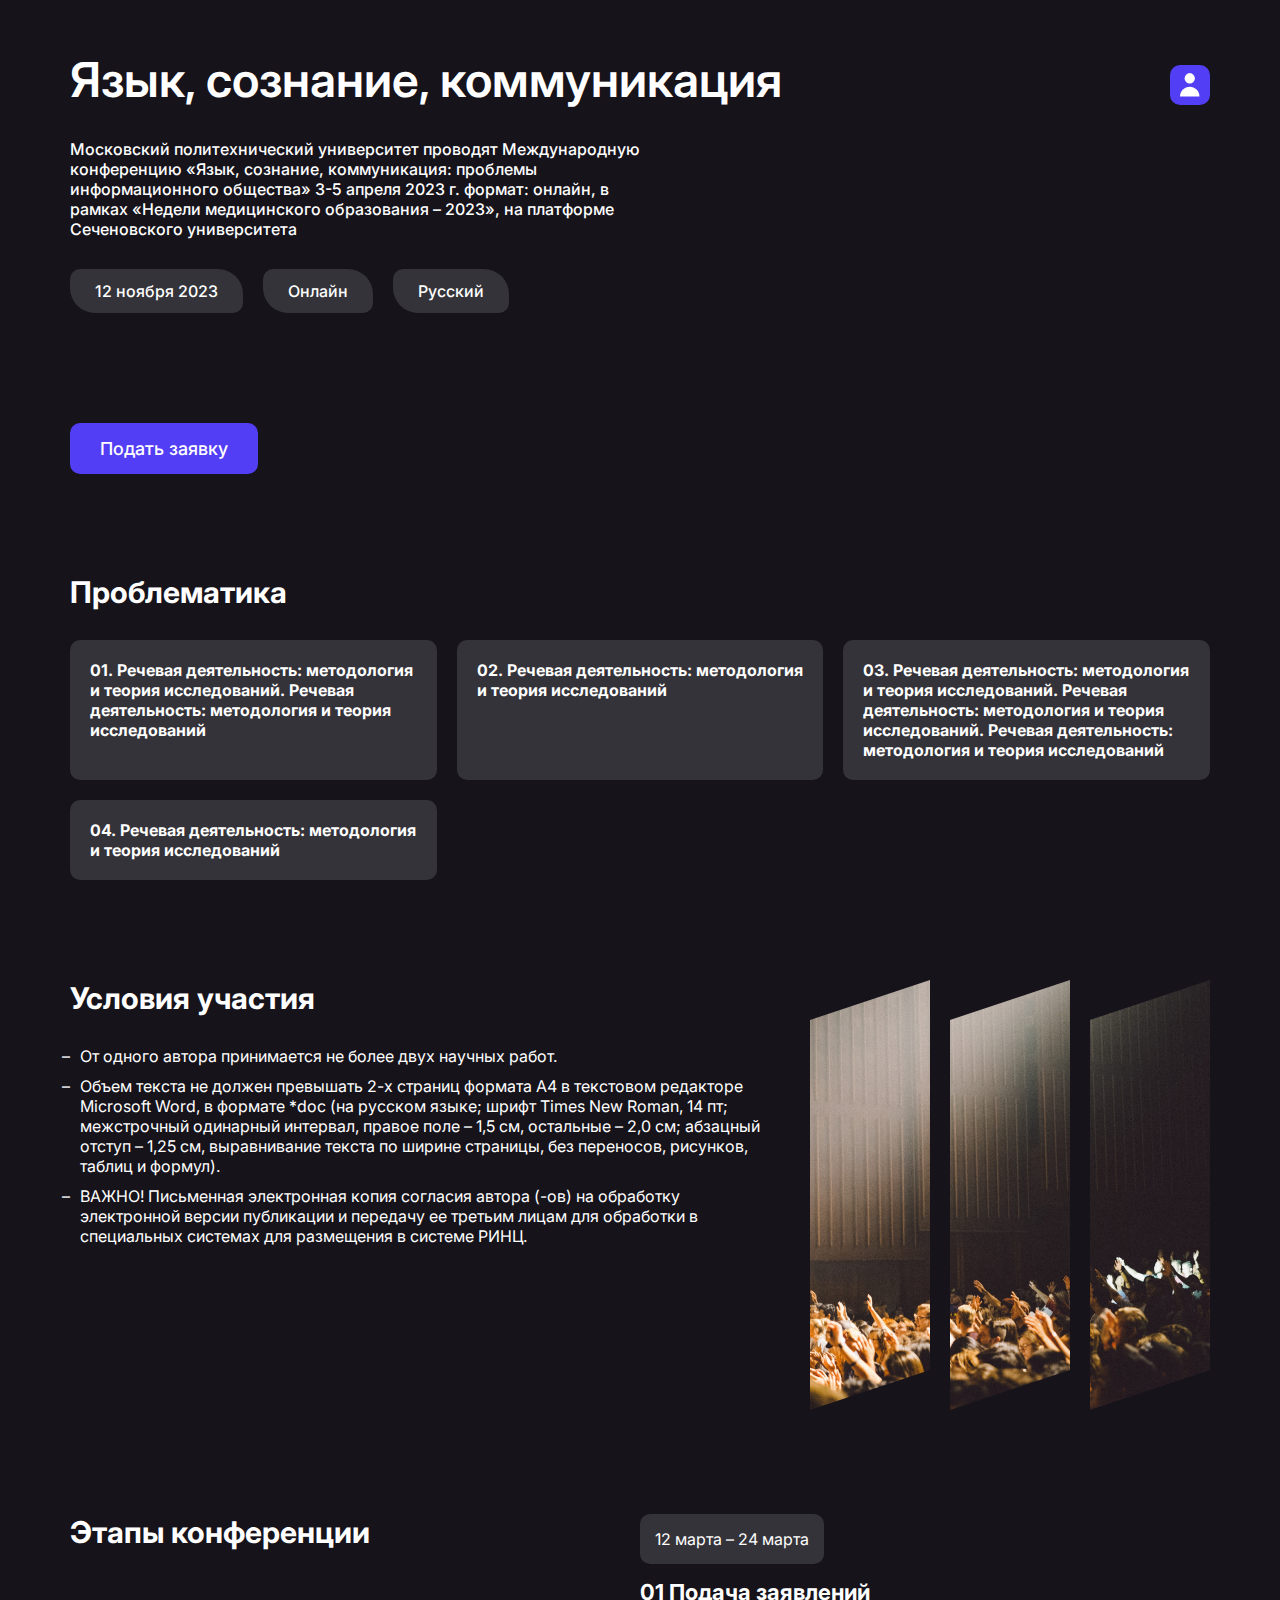
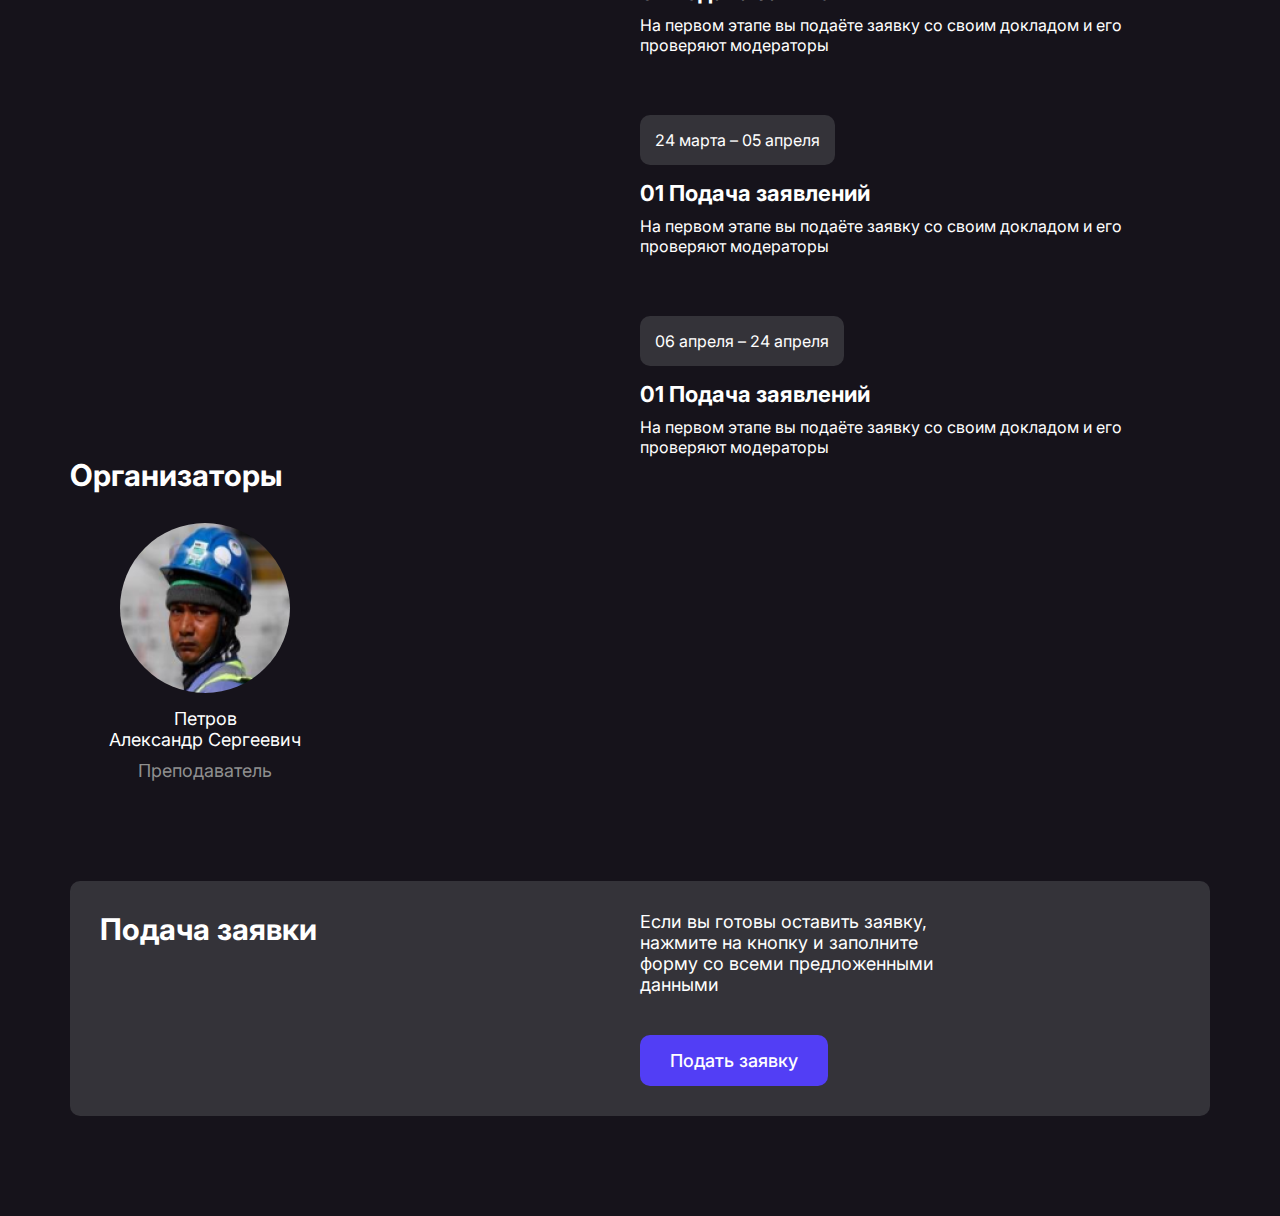
==== index.html @ add64189 "main page" ====
<!doctype html>
<html lang='en'>
<head>
  <meta charset='UTF-8'>
  <meta name='viewport'
    content='width=device-width, user-scalable=no, initial-scale=1.0, maximum-scale=1.0, minimum-scale=1.0'>
  <meta http-equiv='X-UA-Compatible' content='ie=edge'>
  <link rel="stylesheet" href="./styles/css/style.css">
  <title>Конференция</title>
</head>
<body>
  <header class='header'>
    <div class='header__container container'>
      <h1 class='header__title h1'>Язык, сознание, коммуникация</h1>
      <button class='header__btn btn'>
        <img src='assets/icons/user.svg' />
      </button>
    </div>
  </header>

  <main>
    <section class='overview'>
      <div class='overview__container container'>
        <div class='overview__wrapper'>
          <p class='overview__description'>
            Московский политехнический университет проводят Международную конференцию «Язык, сознание, коммуникация: проблемы информационного общества» 3-5 апреля 2023 г. формат: онлайн, в рамках «Недели медицинского образования – 2023», на платформе Сеченовского университета
          </p>
          <div class='overview__badges'>
            <div class='overview__badge badge'>12 ноября 2023</div>
            <div class='overview__badge badge'>Онлайн</div>
            <div class='overview__badge badge'>Русский</div>
          </div>
          <button class='overview__btn btn'>Подать заявку</button>
        </div>
      </div>
    </section>

    <section class='problems'>
      <div class='problems__container container'>
        <h2 class='problems__title h2'>Проблематика</h2>
        <div class='problems__items'>
          <div class='problems__item card'>01. Речевая деятельность: методология и теория исследований. Речевая деятельность: методология и теория исследований</div>
          <div class='problems__item card'>02. Речевая деятельность: методология и теория исследований</div>
          <div class='problems__item card'>03. Речевая деятельность: методология и теория исследований. Речевая деятельность: методология и теория исследований. Речевая деятельность: методология и теория исследований</div>
          <div class='problems__item card'>04. Речевая деятельность: методология и теория исследований</div>
        </div>
      </div>
    </section>

    <section class='terms'>
      <div class='terms__container container'>
        <div class='terms__info'>
          <div class='terms__title h2'>
            Условия участия
          </div>
          <ul class='terms__description'>
            <li>От одного автора принимается не более двух научных работ.</li>
            <li>Объем текста не должен превышать 2-х страниц формата А4 в текстовом редакторе Microsoft Word, в формате *doc (на русском языке; шрифт Times New Roman, 14 пт; межстрочный одинарный интервал, правое поле – 1,5 см, остальные – 2,0 см; абзацный отступ – 1,25 см, выравнивание текста по ширине страницы, без переносов, рисунков, таблиц и формул).</li>
            <li>ВАЖНО! Письменная электронная копия согласия автора (-ов) на обработку электронной версии публикации и передачу ее третьим лицам для обработки в специальных системах для размещения в системе РИНЦ.</li>
          </ul>
        </div>
        <div class='terms__image'>
          <img src='assets/images/terms.png' alt='terms-image' />
        </div>
      </div>
    </section>

    <section class='stages'>
      <div class='stages__container container'>
        <h2 class='stages__title h2'>Этапы конференции</h2>
        <div class='stages__items'>
          <div class='stages__item'>
            <div class='stages__item-date card'>12 марта – 24 марта</div>
            <p class='stages__item-title'>01 Подача заявлений</p>
            <p class='stages__item-description'>На первом этапе вы подаёте заявку со своим докладом и его проверяют модераторы</p>
          </div>
          <div class='stages__item'>
            <div class='stages__item-date card'>24 марта – 05 апреля</div>
            <p class='stages__item-title'>01 Подача заявлений</p>
            <p class='stages__item-description'>На первом этапе вы подаёте заявку со своим докладом и его проверяют модераторы</p>
          </div>
          <div class='stages__item'>
            <div class='stages__item-date card'>06 апреля – 24 апреля</div>
            <p class='stages__item-title'>01 Подача заявлений</p>
            <p class='stages__item-description'>На первом этапе вы подаёте заявку со своим докладом и его проверяют модераторы</p>
          </div>
        </div>
      </div>
    </section>

    <section class='sponsor'>
      <div class='sponsor__container container'>
        <h2 class='sponsor__title h2'>Организаторы</h2>
        <div class='sponsor__items'>
          <div class='sponsor__item'>
            <div class='sponsor__item-img'><img src='assets/images/user.png' /></div>
            <div class='sponsor__item-name'>Петров<br> Александр Сергеевич</div>
            <div class='sponsor__item-subtitle'>Преподаватель</div>
          </div>
        </div>
      </div>
    </section>

    <section class='application'>
      <div class='application__container container card'>
        <h2 class='application__title h2'>Подача заявки</h2>
        <div class='application__info'>
          <p class='application__description'>
            Если вы готовы оставить заявку, нажмите на кнопку и заполните форму со всеми предложенными данными
          </p>
          <button class='application__btn btn'>Подать заявку</button>
        </div>
      </div>
    </section>
  </main>
</body>
</html>
---- styles/css/style.css ----
@charset "UTF-8";
@import url("https://fonts.googleapis.com/css2?family=Inter:wght@400;500;600;700&display=swap");
* {
  box-sizing: border-box;
  margin: 0;
  padding: 0;
  font-family: "Inter", sans-serif;
}

body {
  color: #FFF;
  background-color: #16131B;
}

.h1 {
  font-weight: 600;
  font-size: 48px;
}

.h2 {
  font-weight: 700;
  font-size: 30px;
}

.container {
  width: 100%;
  max-width: 1140px;
  margin: 0 auto;
}
@media screen and (max-width: 1200px) {
  .container {
    max-width: 960px;
  }
}
@media screen and (max-width: 992px) {
  .container {
    max-width: 720px;
  }
}
@media screen and (max-width: 768px) {
  .container {
    max-width: 540px;
  }
}
@media screen and (max-width: 576px) {
  .container {
    max-width: 100%;
    padding: 0 15px;
  }
}

.badge {
  padding: 12px 25px;
  background-color: #343339;
  border-radius: 10px 25px;
  font-weight: 500;
}

.btn {
  background-color: #523EF5;
  border: none;
  outline: none;
  padding: 15px 30px;
  border-radius: 10px;
  font-size: 18px;
  color: #FFF;
  font-weight: 500;
  cursor: pointer;
  transition: background-color 0.15s ease-in-out, box-shadow 0.1s ease-in-out;
}
.btn:hover {
  background-color: #4430ef;
}
.btn:active {
  background-color: #3a26ee;
}
.btn:focus-visible {
  box-shadow: 0 0 0 3px rgba(171, 163, 243, 0.6);
}

.card {
  padding: 30px;
  border-radius: 10px;
  background-color: #343339;
}

.header {
  margin: 50px 0 30px;
}
.header__container {
  display: flex;
  justify-content: space-between;
  align-items: baseline;
}
.header__title {
  padding-right: 30px;
}
.header__btn {
  display: flex;
  justify-content: center;
  align-items: center;
  width: 40px;
  height: 40px;
  padding: 5px;
  background-color: #523EF5;
  border: none;
  outline: none;
  border-radius: 10px;
  flex-shrink: 0;
}
.header__btn img {
  object-fit: contain;
  width: 20px;
  height: auto;
}

.overview__wrapper {
  max-width: 600px;
}
.overview__description {
  font-weight: 500;
}
.overview__badges {
  display: flex;
  flex-wrap: wrap;
  margin-top: 30px;
}
.overview__badge {
  margin-right: 20px;
  margin-bottom: 10px;
}
.overview__btn {
  margin-top: 100px;
}

.problems {
  margin-top: 100px;
}
.problems__title {
  margin-bottom: 30px;
}
.problems__items {
  display: grid;
  grid-template-columns: repeat(3, 1fr);
  grid-gap: 20px;
}
.problems__item {
  padding: 20px;
  font-weight: 700;
}

.terms {
  margin-top: 100px;
}
.terms__container {
  display: flex;
  justify-content: space-between;
}
.terms__info {
  margin-right: 30px;
}
.terms__title {
  margin-bottom: 30px;
}
.terms__description li {
  list-style-type: "–";
  padding-left: 10px;
  margin-bottom: 10px;
}
.terms__image {
  max-width: 400px;
  max-height: 100%;
  flex-shrink: 0;
}
.terms__image img {
  width: 100%;
  height: auto;
  object-fit: contain;
}

.stages {
  margin-top: 100px;
}
.stages__container {
  display: flex;
}
.stages__title {
  flex: 1;
}
.stages__items {
  flex: 1;
}
.stages__item {
  display: flex;
  flex-direction: column;
  align-items: flex-start;
  margin-bottom: 60px;
}
.stages__item:last-child {
  margin-bottom: 0;
}
.stages__item-date {
  padding: 15px;
  margin-bottom: 15px;
}
.stages__item-title {
  font-size: 22px;
  font-weight: 700;
  margin-bottom: 10px;
}

.sponsor__title {
  margin-bottom: 30px;
}
.sponsor__items {
  display: grid;
  grid-template-columns: repeat(4, 1fr);
  grid-gap: 20px;
}
.sponsor__item {
  display: flex;
  flex-direction: column;
  align-items: center;
  text-align: center;
}
.sponsor__item-img {
  width: 170px;
  height: 170px;
  border-radius: 50%;
  overflow: hidden;
}
.sponsor__item-img img {
  width: 100%;
  height: 100%;
  object-fit: cover;
}
.sponsor__item-name {
  margin: 15px 0 10px;
  font-size: 18px;
}
.sponsor__item-subtitle {
  color: #8F8F8F;
  font-size: 18px;
}

.application {
  margin: 100px 0;
}
.application__container {
  display: flex;
}
.application__title {
  flex-basis: 50%;
}
.application__info {
  flex-basis: 50%;
  max-width: 340px;
}
.application__description {
  font-size: 18px;
  margin-bottom: 40px;
}

/*# sourceMappingURL=style.css.map */
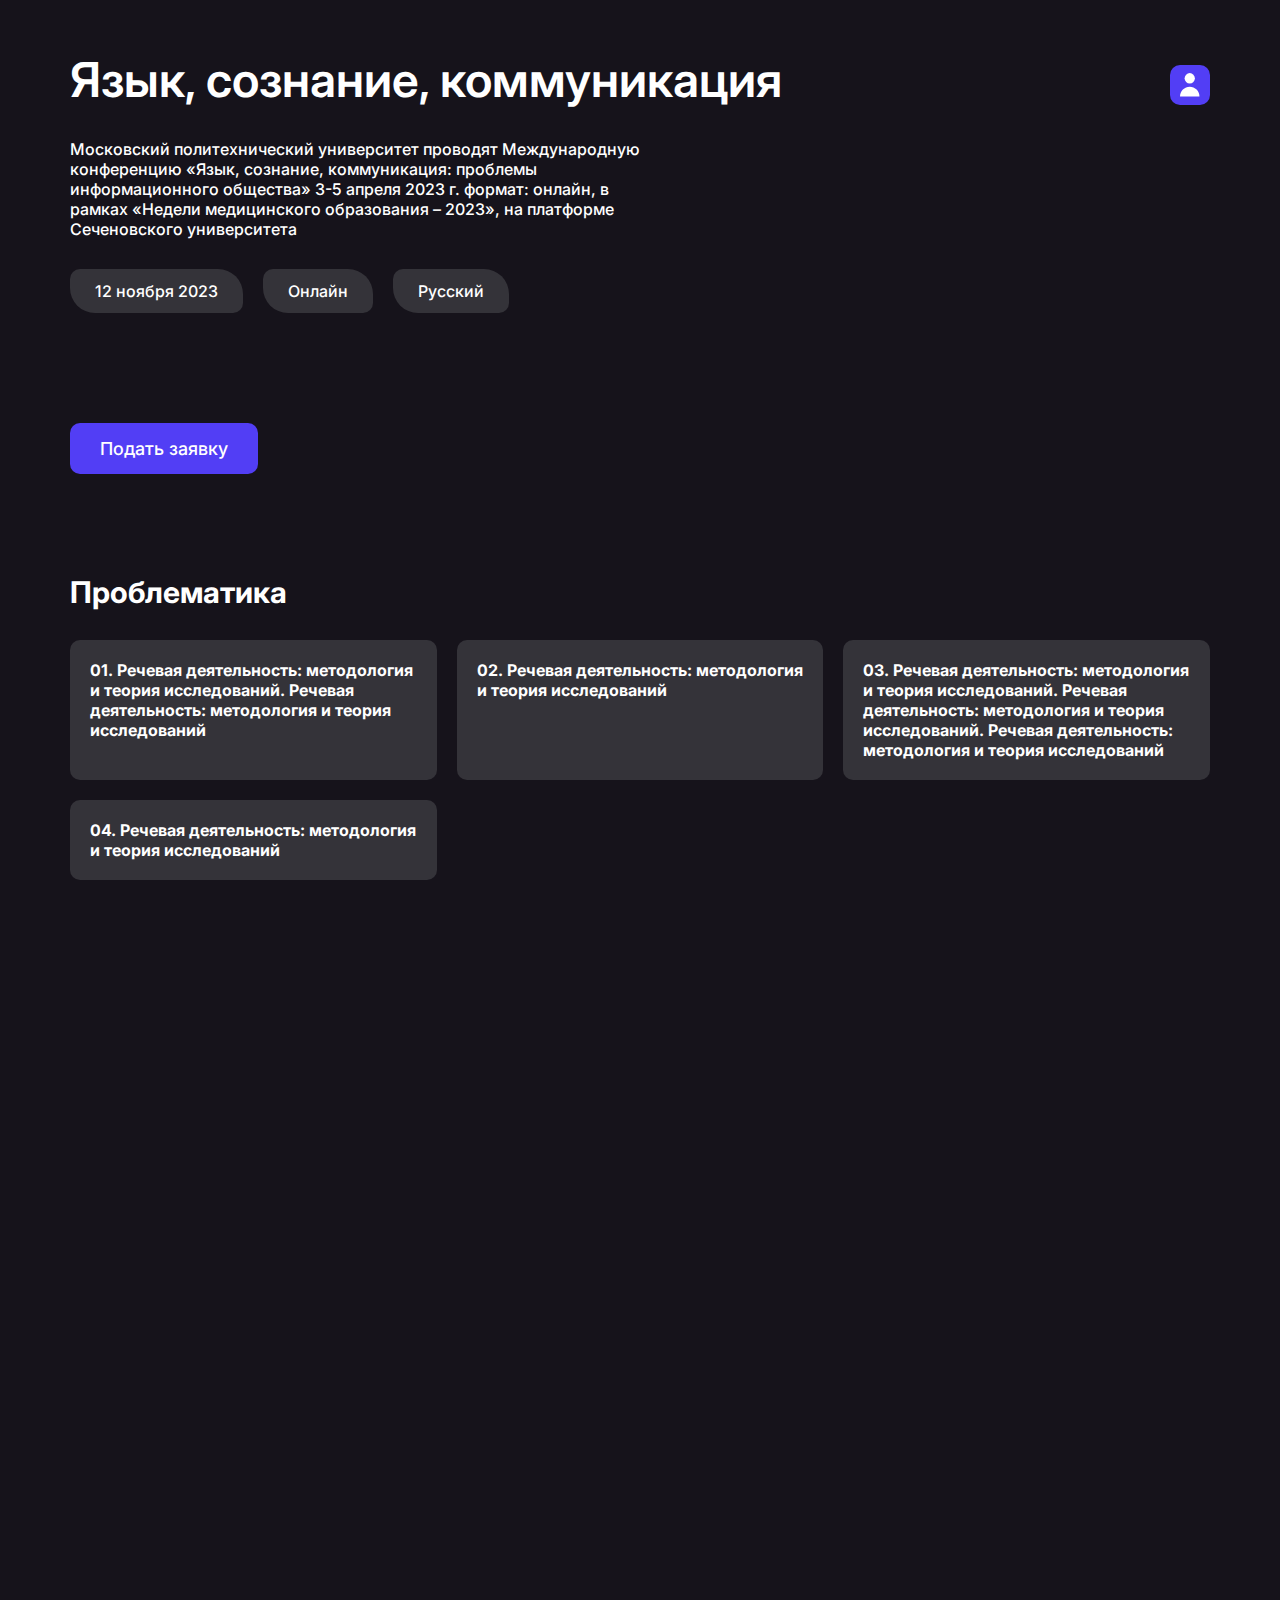
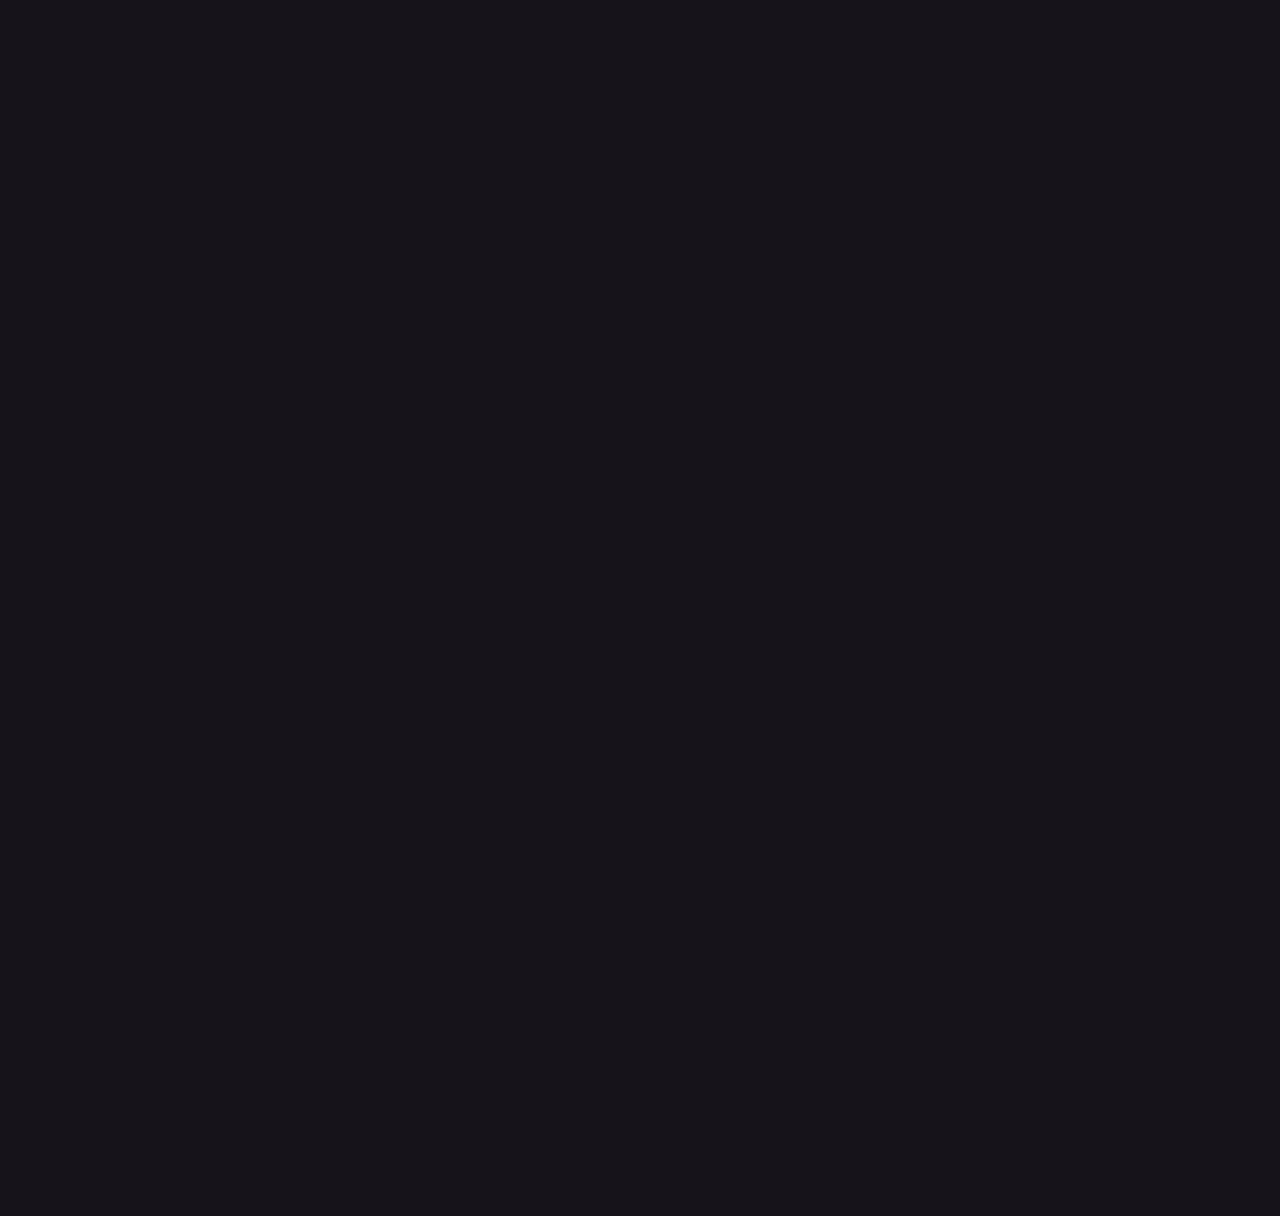
==== commit 814f2406: "Modal" ====
--- a/index.html
+++ b/index.html
@@ -6,6 +6,10 @@
     content='width=device-width, user-scalable=no, initial-scale=1.0, maximum-scale=1.0, minimum-scale=1.0'>
   <meta http-equiv='X-UA-Compatible' content='ie=edge'>
   <link rel="stylesheet" href="./styles/css/style.css">
+  <link rel="stylesheet" href="https://cdnjs.cloudflare.com/ajax/libs/animate.css/4.1.1/animate.min.css" />
+  <script src="https://cdnjs.cloudflare.com/ajax/libs/wow/1.1.2/wow.min.js"></script>
+  <script src="scripts/wow.js" defer></script>
+  <script src="scripts/modal.js" defer></script>
   <title>Конференция</title>
 </head>
 <body>
@@ -19,7 +23,7 @@
   </header>
 
   <main>
-    <section class='overview'>
+    <section class='overview wow'>
       <div class='overview__container container'>
         <div class='overview__wrapper'>
           <p class='overview__description'>
@@ -30,12 +34,12 @@
             <div class='overview__badge badge'>Онлайн</div>
             <div class='overview__badge badge'>Русский</div>
           </div>
-          <button class='overview__btn btn'>Подать заявку</button>
+          <button class='overview__btn btn open-modal-btn'>Подать заявку</button>
         </div>
       </div>
     </section>
 
-    <section class='problems'>
+    <section class='problems wow'>
       <div class='problems__container container'>
         <h2 class='problems__title h2'>Проблематика</h2>
         <div class='problems__items'>
@@ -47,7 +51,7 @@
       </div>
     </section>
 
-    <section class='terms'>
+    <section class='terms wow'>
       <div class='terms__container container'>
         <div class='terms__info'>
           <div class='terms__title h2'>
@@ -65,7 +69,7 @@
       </div>
     </section>
 
-    <section class='stages'>
+    <section class='stages wow bounceInUp'>
       <div class='stages__container container'>
         <h2 class='stages__title h2'>Этапы конференции</h2>
         <div class='stages__items'>
@@ -88,7 +92,7 @@
       </div>
     </section>
 
-    <section class='sponsor'>
+    <section class='sponsor wow bounceInUp'>
       <div class='sponsor__container container'>
         <h2 class='sponsor__title h2'>Организаторы</h2>
         <div class='sponsor__items'>
@@ -101,17 +105,68 @@
       </div>
     </section>
 
-    <section class='application'>
+    <section class='application wow bounceInUp'>
       <div class='application__container container card'>
         <h2 class='application__title h2'>Подача заявки</h2>
         <div class='application__info'>
           <p class='application__description'>
             Если вы готовы оставить заявку, нажмите на кнопку и заполните форму со всеми предложенными данными
           </p>
-          <button class='application__btn btn'>Подать заявку</button>
+          <button class='application__btn btn open-modal-btn'>Подать заявку</button>
         </div>
       </div>
     </section>
   </main>
+
+  <div class='overlay'></div>
+  <div class='modal'>
+    <form>
+      <div class='modal__title'>Подача заявки</div>
+      <div class='modal__inputs'>
+        <div class='input-container'>
+          <label class='label' for='fullname'>ФИО</label>
+          <input class='input' id='fullname' placeholder='Введите ФИО' />
+        </div>
+        <div class='input-container'>
+          <label class='label' for='status'>Статус</label>
+          <input class='input' id='status' placeholder='Введите статус' />
+        </div>
+        <div class='input-container'>
+          <label class='label' for='dateOfBirth'>Дата рождения</label>
+          <input class='input' id='dateOfBirth' placeholder='Введите дату рождения' />
+        </div>
+        <div class='input-container'>
+          <label class='label' for='email'>Email</label>
+          <input class='input' type='email' id='email' placeholder='Введите Email' />
+        </div>
+        <div class='input-container'>
+          <label class='label' for='phone'>Контактный телефон</label>
+          <input class='input' id='phone' placeholder='Введите контектный телефон' />
+        </div>
+        <div class='input-container'>
+          <label class='label' for='articleTitle'>Название статьи</label>
+          <input class='input' id='articleTitle' placeholder='Введите название статьи' />
+        </div>
+        <div class='input-container'>
+          <label class='label' for='director'>Научный руководитель</label>
+          <input class='input' id='director' placeholder='Введите руководителя' />
+        </div>
+        <div class='input-container'>
+          <label class='label' for='pageSize'>Кол-во страниц</label>
+          <input class='input' type='number' id='pageSize' placeholder='Введите кол-во страниц' />
+        </div>
+        <div class='input-container'>
+          <label class='label' for='place'>Место работы</label>
+          <input class='input' id='place' placeholder='Введите место работы' />
+        </div>
+        <div class='input-container'>
+          <label class='label' for='file'>Поле прикрепления файла</label>
+          <input class='input' type='file' id='file' placeholder='asd' />
+        </div>
+      </div>
+
+      <button class='modal__btn btn' type='submit'>Подать заявку</button>
+    </form>
+  </div>
 </body>
 </html>--- a/styles/css/style.css
+++ b/styles/css/style.css
@@ -49,6 +49,28 @@
   }
 }
 
+.overlay {
+  display: none;
+  position: fixed;
+  left: 0;
+  top: 0;
+  right: 0;
+  bottom: 0;
+  background-color: rgba(0, 0, 0, 0.5);
+}
+.overlay.active {
+  display: block;
+}
+
+input::-webkit-outer-spin-button,
+input::-webkit-inner-spin-button {
+  -webkit-appearance: none;
+}
+
+input[type=number] {
+  -moz-appearance: textfield;
+}
+
 .badge {
   padding: 12px 25px;
   background-color: #343339;
@@ -82,6 +104,70 @@
   padding: 30px;
   border-radius: 10px;
   background-color: #343339;
+}
+
+.input-container {
+  display: flex;
+  flex-direction: column;
+}
+
+.input {
+  background-color: #252428;
+  border-radius: 10px;
+  border: none;
+  outline: none;
+  box-shadow: none;
+  color: #FFF;
+  padding: 12px 15px;
+}
+.input[type=file] {
+  height: 40px;
+  padding: 8px 15px;
+}
+
+input[type=file]::file-selector-button {
+  border: none;
+  outline: none;
+  background: #55535A;
+  color: #FFF;
+  border-radius: 10px;
+  padding: 4px 10px;
+  cursor: pointer;
+  transition: background-color 0.15s ease-in-out;
+}
+
+input[type=file]::file-selector-button:hover {
+  background: #474449;
+}
+
+.label {
+  margin-bottom: 7px;
+}
+
+.modal {
+  display: none;
+  position: fixed;
+  top: 50px;
+  left: 50%;
+  transform: translateX(-50%);
+  max-width: calc(100% - 30px);
+  border-radius: 20px;
+  background-color: #16131B;
+  padding: 40px;
+}
+.modal__title {
+  font-size: 24px;
+  font-weight: 600;
+  margin-bottom: 20px;
+}
+.modal__inputs {
+  display: grid;
+  grid-template-columns: repeat(2, 1fr);
+  grid-gap: 20px;
+  margin-bottom: 20px;
+}
+.modal.active {
+  display: block;
 }
 
 .header {
@@ -261,4 +347,16 @@
   margin-bottom: 40px;
 }
 
+.modal {
+  width: 700px;
+}
+.modal__btn {
+  margin: 0 auto;
+}
+.modal form {
+  display: flex;
+  flex-direction: column;
+  align-items: center;
+}
+
 /*# sourceMappingURL=style.css.map */
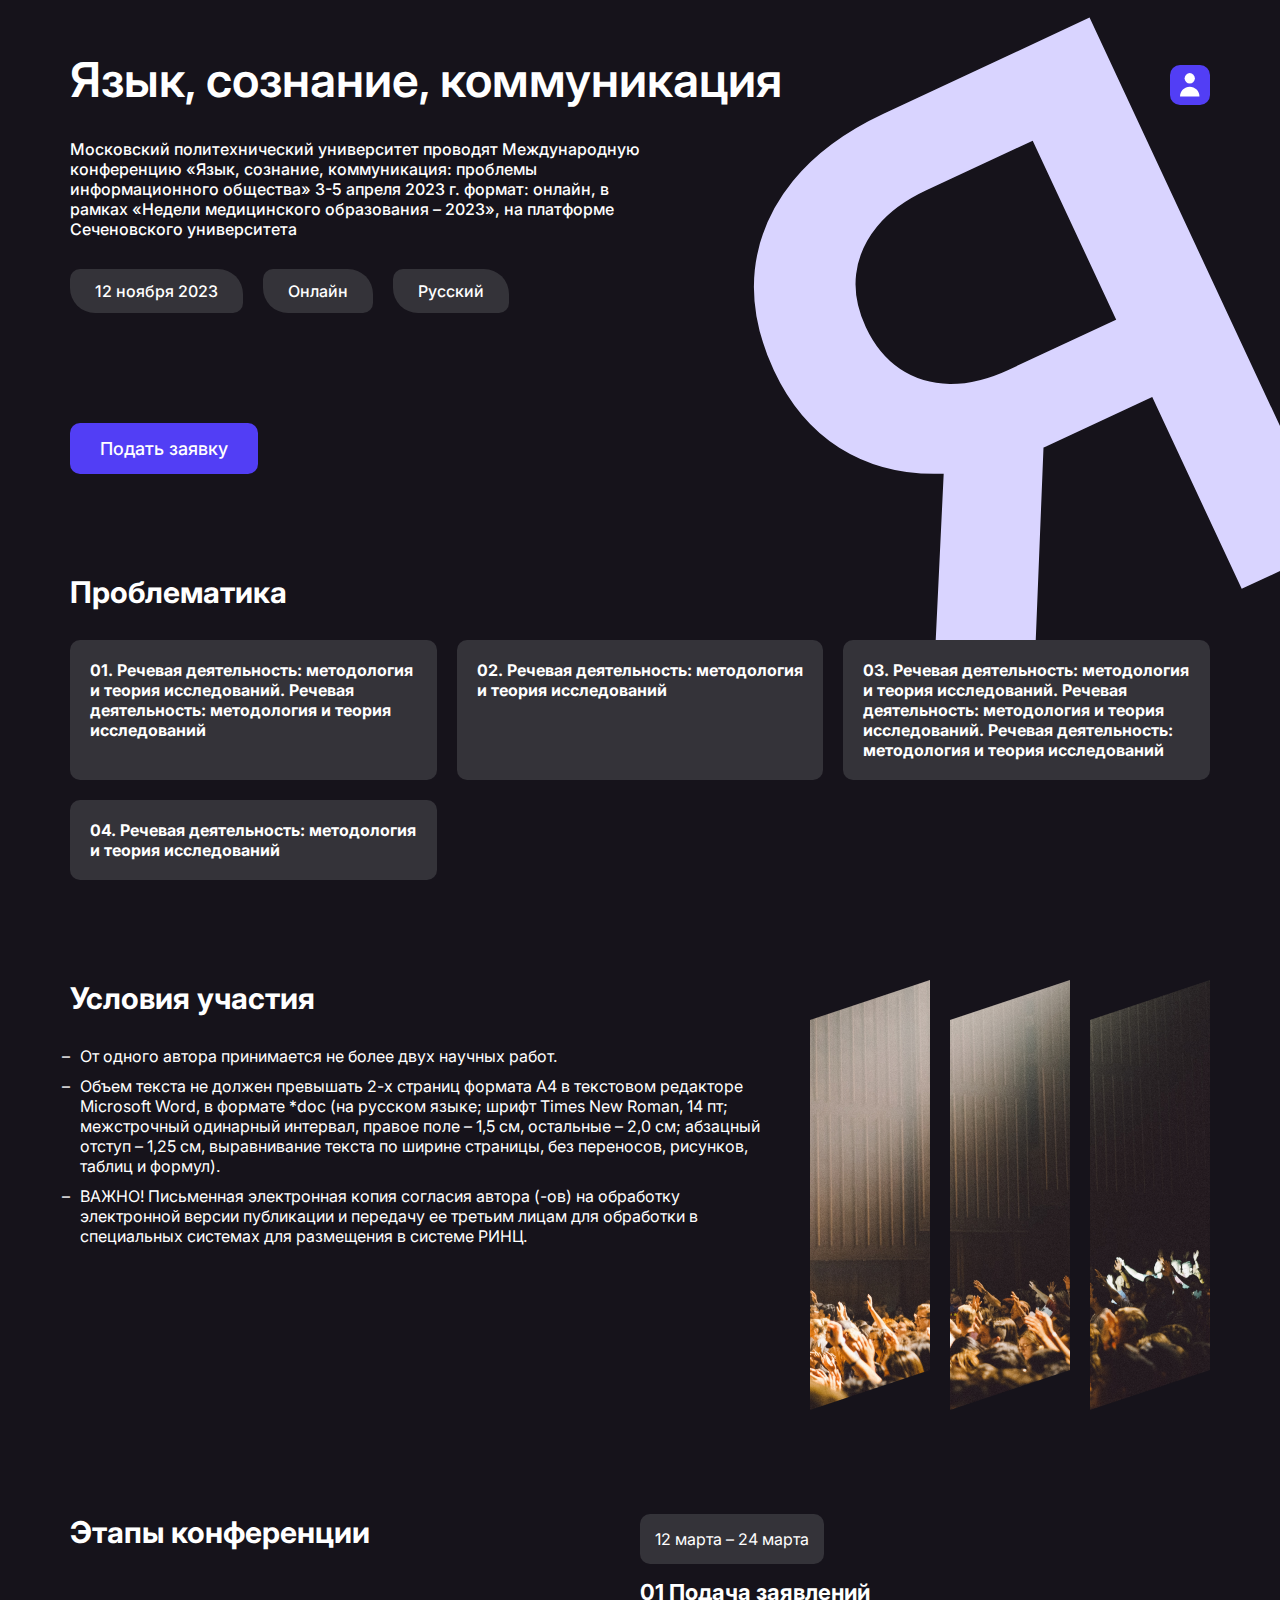
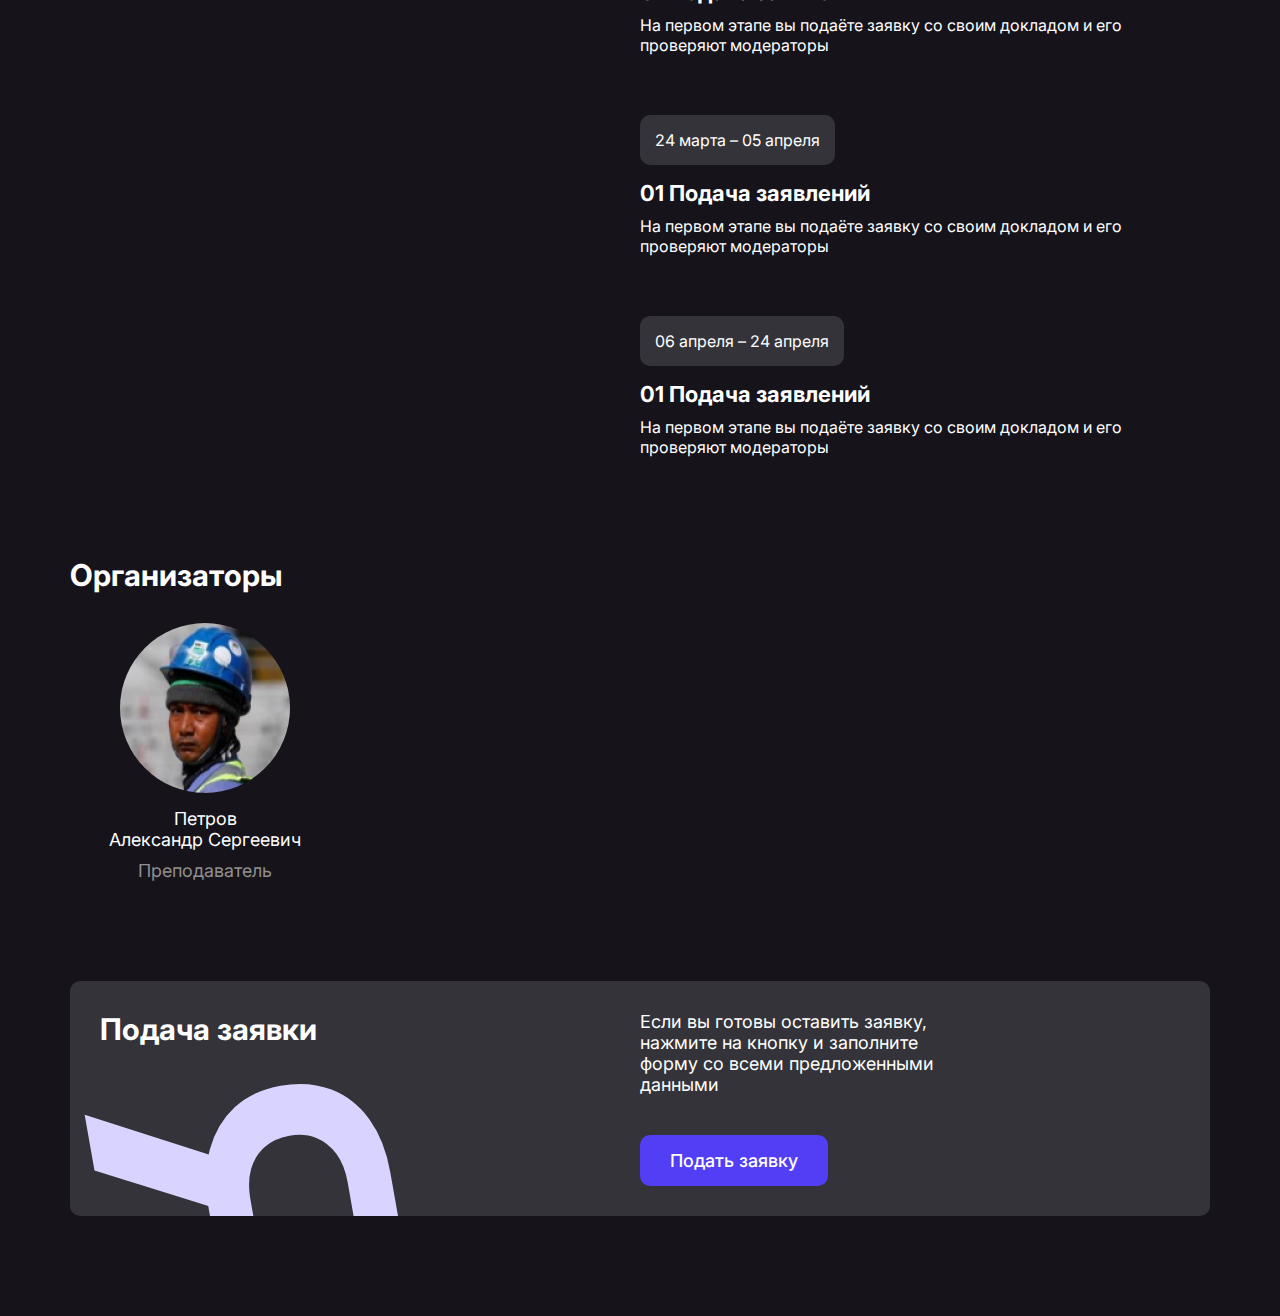
==== commit 6244ea76: "Responsive" ====
--- a/index.html
+++ b/index.html
@@ -6,167 +6,169 @@
     content='width=device-width, user-scalable=no, initial-scale=1.0, maximum-scale=1.0, minimum-scale=1.0'>
   <meta http-equiv='X-UA-Compatible' content='ie=edge'>
   <link rel="stylesheet" href="./styles/css/style.css">
-  <link rel="stylesheet" href="https://cdnjs.cloudflare.com/ajax/libs/animate.css/4.1.1/animate.min.css" />
-  <script src="https://cdnjs.cloudflare.com/ajax/libs/wow/1.1.2/wow.min.js"></script>
-  <script src="scripts/wow.js" defer></script>
   <script src="scripts/modal.js" defer></script>
+  <script src="scripts/letter.js" defer></script>
   <title>Конференция</title>
 </head>
 <body>
-  <header class='header'>
-    <div class='header__container container'>
-      <h1 class='header__title h1'>Язык, сознание, коммуникация</h1>
-      <button class='header__btn btn'>
-        <img src='assets/icons/user.svg' />
-      </button>
-    </div>
-  </header>
+  <div class='app'>
+    <header class='header'>
+      <div class='header__container container'>
+        <h1 class='header__title h1'>Язык, сознание, коммуникация</h1>
+        <button class='header__btn btn'>
+          <img src='assets/icons/user.svg' />
+        </button>
+      </div>
+      <span class='decor-letter'>Я</span>
+    </header>
 
-  <main>
-    <section class='overview wow'>
-      <div class='overview__container container'>
-        <div class='overview__wrapper'>
-          <p class='overview__description'>
-            Московский политехнический университет проводят Международную конференцию «Язык, сознание, коммуникация: проблемы информационного общества» 3-5 апреля 2023 г. формат: онлайн, в рамках «Недели медицинского образования – 2023», на платформе Сеченовского университета
-          </p>
-          <div class='overview__badges'>
-            <div class='overview__badge badge'>12 ноября 2023</div>
-            <div class='overview__badge badge'>Онлайн</div>
-            <div class='overview__badge badge'>Русский</div>
-          </div>
-          <button class='overview__btn btn open-modal-btn'>Подать заявку</button>
-        </div>
-      </div>
-    </section>
-
-    <section class='problems wow'>
-      <div class='problems__container container'>
-        <h2 class='problems__title h2'>Проблематика</h2>
-        <div class='problems__items'>
-          <div class='problems__item card'>01. Речевая деятельность: методология и теория исследований. Речевая деятельность: методология и теория исследований</div>
-          <div class='problems__item card'>02. Речевая деятельность: методология и теория исследований</div>
-          <div class='problems__item card'>03. Речевая деятельность: методология и теория исследований. Речевая деятельность: методология и теория исследований. Речевая деятельность: методология и теория исследований</div>
-          <div class='problems__item card'>04. Речевая деятельность: методология и теория исследований</div>
-        </div>
-      </div>
-    </section>
-
-    <section class='terms wow'>
-      <div class='terms__container container'>
-        <div class='terms__info'>
-          <div class='terms__title h2'>
-            Условия участия
-          </div>
-          <ul class='terms__description'>
-            <li>От одного автора принимается не более двух научных работ.</li>
-            <li>Объем текста не должен превышать 2-х страниц формата А4 в текстовом редакторе Microsoft Word, в формате *doc (на русском языке; шрифт Times New Roman, 14 пт; межстрочный одинарный интервал, правое поле – 1,5 см, остальные – 2,0 см; абзацный отступ – 1,25 см, выравнивание текста по ширине страницы, без переносов, рисунков, таблиц и формул).</li>
-            <li>ВАЖНО! Письменная электронная копия согласия автора (-ов) на обработку электронной версии публикации и передачу ее третьим лицам для обработки в специальных системах для размещения в системе РИНЦ.</li>
-          </ul>
-        </div>
-        <div class='terms__image'>
-          <img src='assets/images/terms.png' alt='terms-image' />
-        </div>
-      </div>
-    </section>
-
-    <section class='stages wow bounceInUp'>
-      <div class='stages__container container'>
-        <h2 class='stages__title h2'>Этапы конференции</h2>
-        <div class='stages__items'>
-          <div class='stages__item'>
-            <div class='stages__item-date card'>12 марта – 24 марта</div>
-            <p class='stages__item-title'>01 Подача заявлений</p>
-            <p class='stages__item-description'>На первом этапе вы подаёте заявку со своим докладом и его проверяют модераторы</p>
-          </div>
-          <div class='stages__item'>
-            <div class='stages__item-date card'>24 марта – 05 апреля</div>
-            <p class='stages__item-title'>01 Подача заявлений</p>
-            <p class='stages__item-description'>На первом этапе вы подаёте заявку со своим докладом и его проверяют модераторы</p>
-          </div>
-          <div class='stages__item'>
-            <div class='stages__item-date card'>06 апреля – 24 апреля</div>
-            <p class='stages__item-title'>01 Подача заявлений</p>
-            <p class='stages__item-description'>На первом этапе вы подаёте заявку со своим докладом и его проверяют модераторы</p>
+    <main>
+      <section class='overview'>
+        <div class='overview__container container'>
+          <div class='overview__wrapper'>
+            <p class='overview__description'>
+              Московский политехнический университет проводят Международную конференцию «Язык, сознание, коммуникация: проблемы информационного общества» 3-5 апреля 2023 г. формат: онлайн, в рамках «Недели медицинского образования – 2023», на платформе Сеченовского университета
+            </p>
+            <div class='overview__badges'>
+              <div class='overview__badge badge'>12 ноября 2023</div>
+              <div class='overview__badge badge'>Онлайн</div>
+              <div class='overview__badge badge'>Русский</div>
+            </div>
+            <button class='overview__btn btn open-modal-btn'>Подать заявку</button>
           </div>
         </div>
-      </div>
-    </section>
+      </section>
 
-    <section class='sponsor wow bounceInUp'>
-      <div class='sponsor__container container'>
-        <h2 class='sponsor__title h2'>Организаторы</h2>
-        <div class='sponsor__items'>
-          <div class='sponsor__item'>
-            <div class='sponsor__item-img'><img src='assets/images/user.png' /></div>
-            <div class='sponsor__item-name'>Петров<br> Александр Сергеевич</div>
-            <div class='sponsor__item-subtitle'>Преподаватель</div>
+      <section class='problems'>
+        <div class='problems__container container'>
+          <h2 class='problems__title h2'>Проблематика</h2>
+          <div class='problems__items'>
+            <div class='problems__item card'>01. Речевая деятельность: методология и теория исследований. Речевая деятельность: методология и теория исследований</div>
+            <div class='problems__item card'>02. Речевая деятельность: методология и теория исследований</div>
+            <div class='problems__item card'>03. Речевая деятельность: методология и теория исследований. Речевая деятельность: методология и теория исследований. Речевая деятельность: методология и теория исследований</div>
+            <div class='problems__item card'>04. Речевая деятельность: методология и теория исследований</div>
           </div>
         </div>
-      </div>
-    </section>
+      </section>
 
-    <section class='application wow bounceInUp'>
-      <div class='application__container container card'>
-        <h2 class='application__title h2'>Подача заявки</h2>
-        <div class='application__info'>
-          <p class='application__description'>
-            Если вы готовы оставить заявку, нажмите на кнопку и заполните форму со всеми предложенными данными
-          </p>
-          <button class='application__btn btn open-modal-btn'>Подать заявку</button>
+      <section class='terms'>
+        <div class='terms__container container'>
+          <div class='terms__info'>
+            <div class='terms__title h2'>
+              Условия участия
+            </div>
+            <ul class='terms__description'>
+              <li>От одного автора принимается не более двух научных работ.</li>
+              <li>Объем текста не должен превышать 2-х страниц формата А4 в текстовом редакторе Microsoft Word, в формате *doc (на русском языке; шрифт Times New Roman, 14 пт; межстрочный одинарный интервал, правое поле – 1,5 см, остальные – 2,0 см; абзацный отступ – 1,25 см, выравнивание текста по ширине страницы, без переносов, рисунков, таблиц и формул).</li>
+              <li>ВАЖНО! Письменная электронная копия согласия автора (-ов) на обработку электронной версии публикации и передачу ее третьим лицам для обработки в специальных системах для размещения в системе РИНЦ.</li>
+            </ul>
+          </div>
+          <div class='terms__image'>
+            <img src='assets/images/terms.png' alt='terms-image' />
+          </div>
         </div>
-      </div>
-    </section>
-  </main>
+      </section>
 
-  <div class='overlay'></div>
-  <div class='modal'>
-    <form>
-      <div class='modal__title'>Подача заявки</div>
-      <div class='modal__inputs'>
-        <div class='input-container'>
-          <label class='label' for='fullname'>ФИО</label>
-          <input class='input' id='fullname' placeholder='Введите ФИО' />
+      <section class='stages'>
+        <div class='stages__container container'>
+          <h2 class='stages__title h2'>Этапы конференции</h2>
+          <div class='stages__items'>
+            <div class='stages__item'>
+              <div class='stages__item-date card'>12 марта – 24 марта</div>
+              <p class='stages__item-title'>01 Подача заявлений</p>
+              <p class='stages__item-description'>На первом этапе вы подаёте заявку со своим докладом и его проверяют модераторы</p>
+            </div>
+            <div class='stages__item'>
+              <div class='stages__item-date card'>24 марта – 05 апреля</div>
+              <p class='stages__item-title'>01 Подача заявлений</p>
+              <p class='stages__item-description'>На первом этапе вы подаёте заявку со своим докладом и его проверяют модераторы</p>
+            </div>
+            <div class='stages__item'>
+              <div class='stages__item-date card'>06 апреля – 24 апреля</div>
+              <p class='stages__item-title'>01 Подача заявлений</p>
+              <p class='stages__item-description'>На первом этапе вы подаёте заявку со своим докладом и его проверяют модераторы</p>
+            </div>
+          </div>
         </div>
-        <div class='input-container'>
-          <label class='label' for='status'>Статус</label>
-          <input class='input' id='status' placeholder='Введите статус' />
+      </section>
+
+      <section class='sponsor'>
+        <div class='sponsor__container container'>
+          <h2 class='sponsor__title h2'>Организаторы</h2>
+          <div class='sponsor__items'>
+            <div class='sponsor__item'>
+              <div class='sponsor__item-img'><img src='assets/images/user.png' /></div>
+              <div class='sponsor__item-name'>Петров<br> Александр Сергеевич</div>
+              <div class='sponsor__item-subtitle'>Преподаватель</div>
+            </div>
+          </div>
         </div>
-        <div class='input-container'>
-          <label class='label' for='dateOfBirth'>Дата рождения</label>
-          <input class='input' id='dateOfBirth' placeholder='Введите дату рождения' />
+      </section>
+
+      <section class='application'>
+        <div class='application__container container card'>
+          <h2 class='application__title h2'>Подача заявки</h2>
+          <div class='application__info'>
+            <p class='application__description'>
+              Если вы готовы оставить заявку, нажмите на кнопку и заполните форму со всеми предложенными данными
+            </p>
+            <button class='application__btn btn open-modal-btn'>Подать заявку</button>
+          </div>
+          <span class='decor-letter'>Я</span>
         </div>
-        <div class='input-container'>
-          <label class='label' for='email'>Email</label>
-          <input class='input' type='email' id='email' placeholder='Введите Email' />
+      </section>
+    </main>
+
+    <div class='overlay'></div>
+    <div class='modal'>
+      <form>
+        <div class='modal__title'>Подача заявки</div>
+        <div class='modal__inputs'>
+          <div class='input-container'>
+            <label class='label' for='fullname'>ФИО</label>
+            <input class='input' id='fullname' placeholder='Введите ФИО' />
+          </div>
+          <div class='input-container'>
+            <label class='label' for='status'>Статус</label>
+            <input class='input' id='status' placeholder='Введите статус' />
+          </div>
+          <div class='input-container'>
+            <label class='label' for='dateOfBirth'>Дата рождения</label>
+            <input class='input' id='dateOfBirth' placeholder='Введите дату рождения' />
+          </div>
+          <div class='input-container'>
+            <label class='label' for='email'>Email</label>
+            <input class='input' type='email' id='email' placeholder='Введите Email' />
+          </div>
+          <div class='input-container'>
+            <label class='label' for='phone'>Контактный телефон</label>
+            <input class='input' id='phone' placeholder='Введите контектный телефон' />
+          </div>
+          <div class='input-container'>
+            <label class='label' for='articleTitle'>Название статьи</label>
+            <input class='input' id='articleTitle' placeholder='Введите название статьи' />
+          </div>
+          <div class='input-container'>
+            <label class='label' for='director'>Научный руководитель</label>
+            <input class='input' id='director' placeholder='Введите руководителя' />
+          </div>
+          <div class='input-container'>
+            <label class='label' for='pageSize'>Кол-во страниц</label>
+            <input class='input' type='number' id='pageSize' placeholder='Введите кол-во страниц' />
+          </div>
+          <div class='input-container'>
+            <label class='label' for='place'>Место работы</label>
+            <input class='input' id='place' placeholder='Введите место работы' />
+          </div>
+          <div class='input-container'>
+            <label class='label' for='file'>Поле прикрепления файла</label>
+            <input class='input' type='file' id='file' placeholder='asd' />
+          </div>
         </div>
-        <div class='input-container'>
-          <label class='label' for='phone'>Контактный телефон</label>
-          <input class='input' id='phone' placeholder='Введите контектный телефон' />
-        </div>
-        <div class='input-container'>
-          <label class='label' for='articleTitle'>Название статьи</label>
-          <input class='input' id='articleTitle' placeholder='Введите название статьи' />
-        </div>
-        <div class='input-container'>
-          <label class='label' for='director'>Научный руководитель</label>
-          <input class='input' id='director' placeholder='Введите руководителя' />
-        </div>
-        <div class='input-container'>
-          <label class='label' for='pageSize'>Кол-во страниц</label>
-          <input class='input' type='number' id='pageSize' placeholder='Введите кол-во страниц' />
-        </div>
-        <div class='input-container'>
-          <label class='label' for='place'>Место работы</label>
-          <input class='input' id='place' placeholder='Введите место работы' />
-        </div>
-        <div class='input-container'>
-          <label class='label' for='file'>Поле прикрепления файла</label>
-          <input class='input' type='file' id='file' placeholder='asd' />
-        </div>
-      </div>
 
-      <button class='modal__btn btn' type='submit'>Подать заявку</button>
-    </form>
+        <button class='modal__btn btn' type='submit'>Подать заявку</button>
+      </form>
+    </div>
   </div>
 </body>
 </html>--- a/styles/css/style.css
+++ b/styles/css/style.css
@@ -7,6 +7,10 @@
   font-family: "Inter", sans-serif;
 }
 
+.app {
+  overflow: hidden;
+}
+
 body {
   color: #FFF;
   background-color: #16131B;
@@ -16,10 +20,40 @@
   font-weight: 600;
   font-size: 48px;
 }
+@media screen and (max-width: 1200px) {
+  .h1 {
+    font-size: 40px;
+  }
+}
+@media screen and (max-width: 992px) {
+  .h1 {
+    font-size: 32px;
+  }
+}
+@media screen and (max-width: 768px) {
+  .h1 {
+    font-size: 26px;
+  }
+}
 
 .h2 {
   font-weight: 700;
   font-size: 30px;
+}
+@media screen and (max-width: 1200px) {
+  .h2 {
+    font-size: 26px;
+  }
+}
+@media screen and (max-width: 992px) {
+  .h2 {
+    font-size: 24px;
+  }
+}
+@media screen and (max-width: 768px) {
+  .h2 {
+    font-size: 20px;
+  }
 }
 
 .container {
@@ -171,6 +205,7 @@
 }
 
 .header {
+  position: relative;
   margin: 50px 0 30px;
 }
 .header__container {
@@ -199,6 +234,17 @@
   width: 20px;
   height: auto;
 }
+.header .decor-letter {
+  position: absolute;
+  right: 0;
+  top: 0;
+  color: #D9D4FF;
+  font-size: 800px;
+  font-weight: 600;
+  line-height: 0.8;
+  transform: rotate(-25deg);
+  z-index: -1;
+}
 
 .overview__wrapper {
   max-width: 600px;
@@ -295,6 +341,9 @@
   margin-bottom: 10px;
 }
 
+.sponsor {
+  margin-top: 100px;
+}
 .sponsor__title {
   margin-bottom: 30px;
 }
@@ -334,6 +383,8 @@
 }
 .application__container {
   display: flex;
+  position: relative;
+  overflow: hidden;
 }
 .application__title {
   flex-basis: 50%;
@@ -346,6 +397,17 @@
   font-size: 18px;
   margin-bottom: 40px;
 }
+.application .decor-letter {
+  position: absolute;
+  left: 50px;
+  bottom: -150px;
+  color: #D9D4FF;
+  font-size: 400px;
+  font-weight: 600;
+  line-height: 0.8;
+  transform: rotate(80deg);
+  z-index: 0;
+}
 
 .modal {
   width: 700px;
@@ -359,4 +421,54 @@
   align-items: center;
 }
 
+@media screen and (max-width: 1200px) {
+  .header__title {
+    padding-right: 0;
+  }
+  .header .decor-letter {
+    font-size: 600px;
+  }
+}
+@media screen and (max-width: 992px) {
+  .header .decor-letter {
+    font-size: 400px;
+  }
+  .problems__items {
+    grid-template-columns: repeat(1, 1fr);
+  }
+  .terms__info {
+    margin-right: 0;
+  }
+  .terms__image {
+    display: none;
+  }
+  .stages__title {
+    margin-bottom: 30px;
+  }
+  .stages__container {
+    flex-direction: column;
+  }
+  .sponsor__items {
+    grid-template-columns: repeat(2, 1fr);
+  }
+}
+@media screen and (max-width: 768px) {
+  .header .decor-letter {
+    font-size: 300px;
+    top: 200px;
+  }
+  .sponsor__items {
+    grid-template-columns: repeat(1, 1fr);
+  }
+  .application__container {
+    flex-direction: column;
+  }
+  .application__title {
+    margin-bottom: 30px;
+  }
+  .application .decor-letter {
+    display: none;
+  }
+}
+
 /*# sourceMappingURL=style.css.map */
